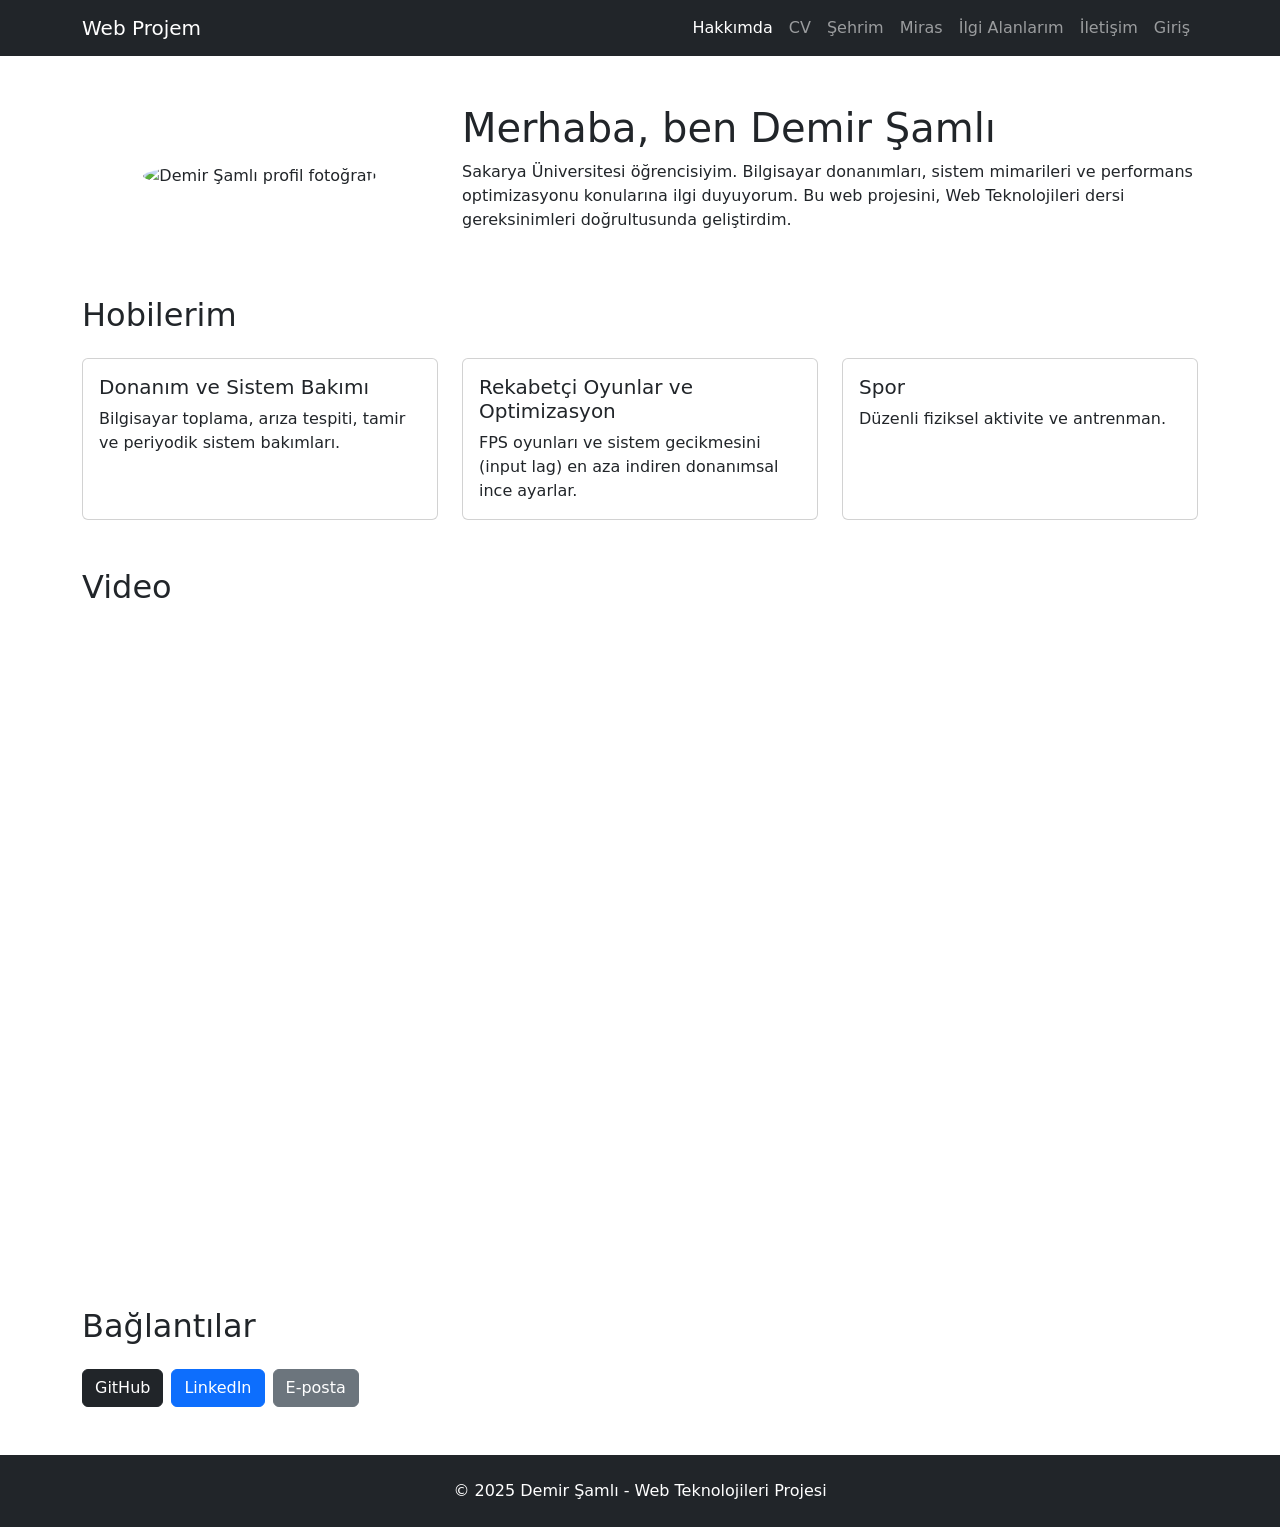
==== index.html @ 61e839ec "Linkler ekledim" ====
<!DOCTYPE html>
<html lang="tr">
<head>
    <meta charset="UTF-8">
    <meta name="viewport" content="width=device-width, initial-scale=1.0">
    <title>Hakkımda | Web Projem</title>
    <!-- Bootstrap CSS -->
    <link href="https://cdn.jsdelivr.net/npm/bootstrap@5.3.3/dist/css/bootstrap.min.css" rel="stylesheet">
    <!-- Kendi CSS dosyam -->
    <link rel="stylesheet" href="css/style.css">
</head>
<body>

    <nav class="navbar navbar-expand-lg navbar-dark bg-dark">
        <div class="container">
            <a class="navbar-brand" href="index.html">Web Projem</a>
            <button class="navbar-toggler" type="button" data-bs-toggle="collapse" data-bs-target="#navbarNav" aria-controls="navbarNav" aria-expanded="false" aria-label="Menüyü aç/kapat">
                <span class="navbar-toggler-icon"></span>
            </button>
            <div class="collapse navbar-collapse" id="navbarNav">
                <ul class="navbar-nav ms-auto">
                    <li class="nav-item">
                        <a class="nav-link active" aria-current="page" href="index.html">Hakkımda</a>
                    </li>
                    <li class="nav-item">
                        <a class="nav-link" href="cv.html">CV</a>
                    </li>
                    <li class="nav-item">
                        <a class="nav-link" href="sehir.html">Şehrim</a>
                    </li>
                    <li class="nav-item">
                        <a class="nav-link" href="miras.html">Miras</a>
                    </li>
                    <li class="nav-item">
                        <a class="nav-link" href="ilgi.html">İlgi Alanlarım</a>
                    </li>
                    <li class="nav-item">
                        <a class="nav-link" href="iletisim.html">İletişim</a>
                    </li>
                    <li class="nav-item">
                        <a class="nav-link" href="login.html">Giriş</a>
                    </li>
                </ul>
            </div>
        </div>
    </nav>

    <section class="container mt-5">
        <div class="row align-items-center">
            <div class="col-md-4 text-center">
                <img src="https://placehold.co/300x300/212529/ffffff?text=DS" alt="Demir Şamlı profil fotoğrafı" class="rounded-circle img-fluid">
            </div>
            <div class="col-md-8">
                <h1>Merhaba, ben Demir Şamlı</h1>
                <p>Sakarya Üniversitesi öğrencisiyim. Bilgisayar donanımları, sistem mimarileri ve performans optimizasyonu konularına ilgi duyuyorum. Bu web projesini, Web Teknolojileri dersi gereksinimleri doğrultusunda geliştirdim.</p>
            </div>
        </div>
    </section>

    <section class="container mt-5">
        <h2 class="mb-4">Hobilerim</h2>
        <div class="row g-4">
            <div class="col-md-4">
                <div class="card h-100">
                    <div class="card-body">
                        <h5 class="card-title">Donanım ve Sistem Bakımı</h5>
                        <p class="card-text">Bilgisayar toplama, arıza tespiti, tamir ve periyodik sistem bakımları.</p>
                    </div>
                </div>
            </div>
            <div class="col-md-4">
                <div class="card h-100">
                    <div class="card-body">
                        <h5 class="card-title">Rekabetçi Oyunlar ve Optimizasyon</h5>
                        <p class="card-text">FPS oyunları ve sistem gecikmesini (input lag) en aza indiren donanımsal ince ayarlar.</p>
                    </div>
                </div>
            </div>
            <div class="col-md-4">
                <div class="card h-100">
                    <div class="card-body">
                        <h5 class="card-title">Spor</h5>
                        <p class="card-text">Düzenli fiziksel aktivite ve antrenman.</p>
                    </div>
                </div>
            </div>
        </div>
    </section>

    <section class="container mt-5">
        <h2 class="mb-4">Video</h2>
        <div class="ratio ratio-16x9">
            <iframe src="https://www.youtube.com/embed/m7b_nqXqOHA" title="Fractal Design North Momentum Edition Blackout PC Build" allowfullscreen></iframe>
        </div>
    </section>

    <section class="container mt-5">
        <h2 class="mb-4">Bağlantılar</h2>
        <div class="d-flex flex-wrap gap-2">
            <a href="https://github.com/demirrsamli" target="_blank" rel="noopener" class="btn btn-dark">GitHub</a>
            <a href="#" target="_blank" rel="noopener" class="btn btn-primary">LinkedIn</a>
            <a href="mailto:b251210380@sakarya.edu.tr" target="_blank" rel="noopener" class="btn btn-secondary">E-posta</a>
        </div>
    </section>

    <footer class="bg-dark text-white text-center py-4 mt-5">
        <div class="container">
            <p class="mb-0">&copy; 2025 Demir Şamlı - Web Teknolojileri Projesi</p>
        </div>
    </footer>

    <!-- Bootstrap JS -->
    <script src="https://cdn.jsdelivr.net/npm/bootstrap@5.3.3/dist/js/bootstrap.bundle.min.js"></script>
</body>
</html>
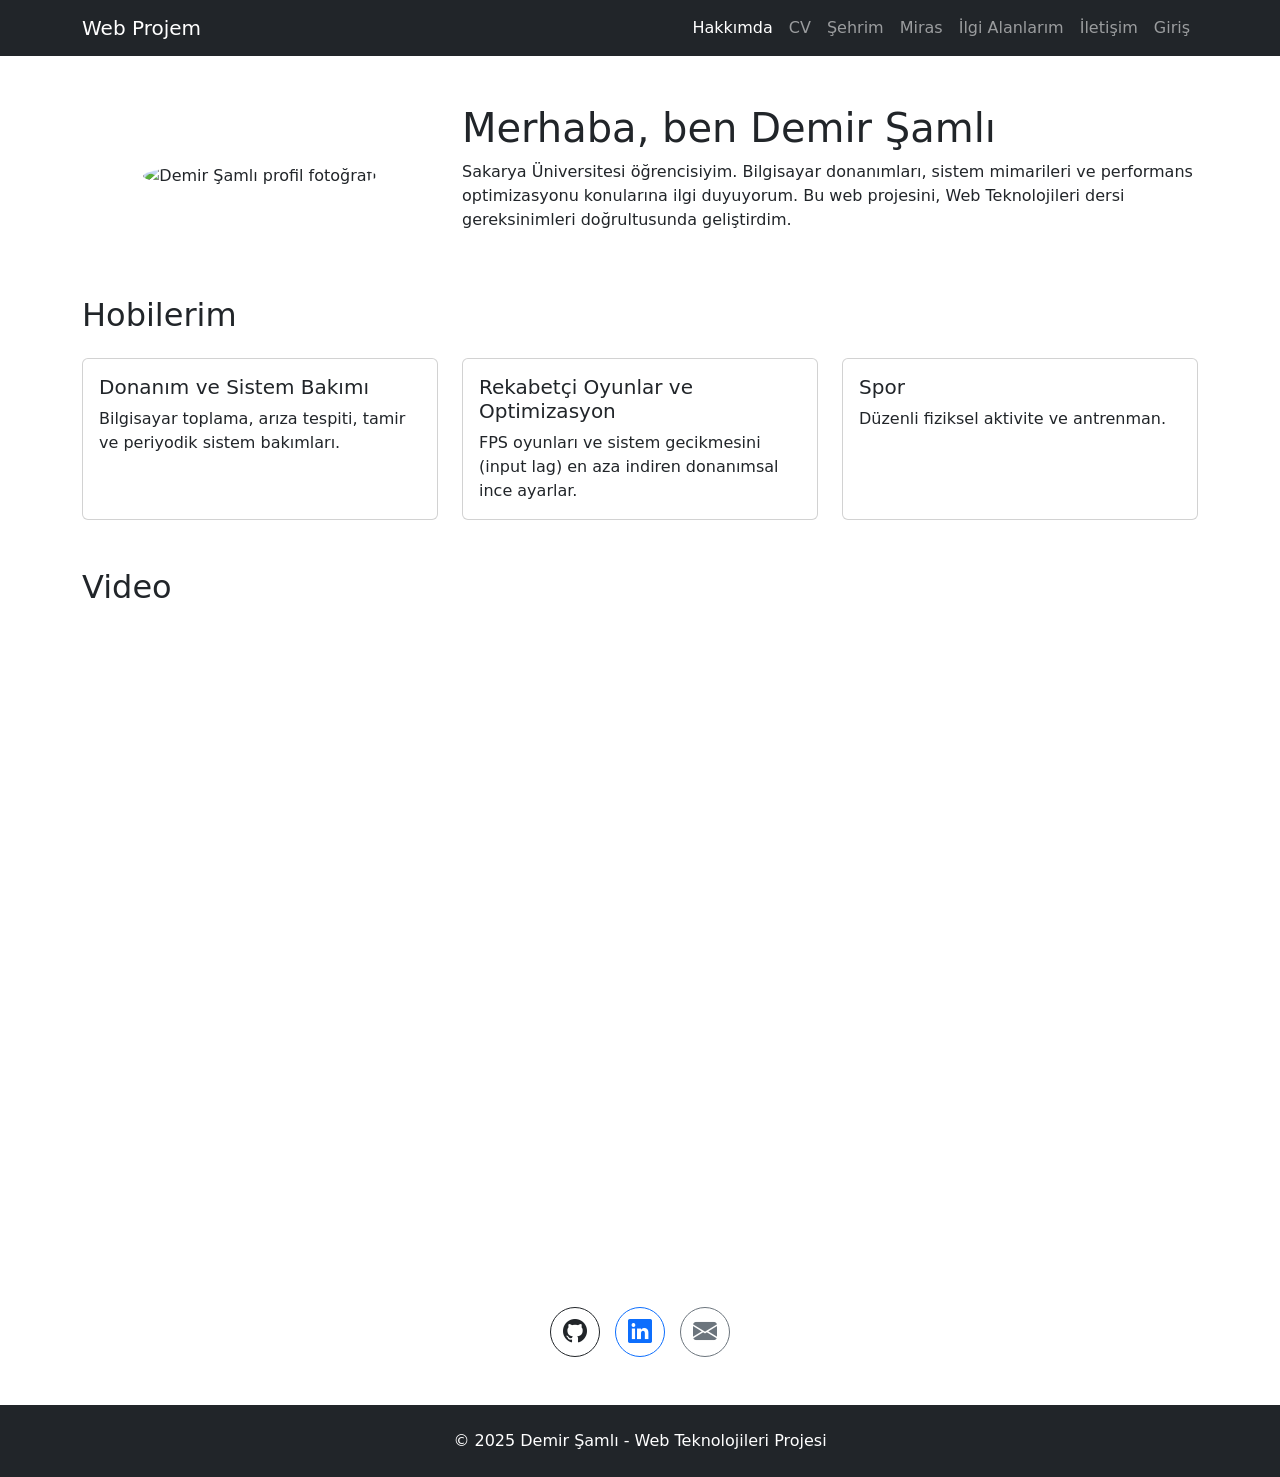
==== commit bfea13a7: "Linkler kismina logo ekledim" ====
--- a/index.html
+++ b/index.html
@@ -6,6 +6,8 @@
     <title>Hakkımda | Web Projem</title>
     <!-- Bootstrap CSS -->
     <link href="https://cdn.jsdelivr.net/npm/bootstrap@5.3.3/dist/css/bootstrap.min.css" rel="stylesheet">
+    <!-- Bootstrap Icons -->
+    <link rel="stylesheet" href="https://cdn.jsdelivr.net/npm/bootstrap-icons@1.11.3/font/bootstrap-icons.min.css">
     <!-- Kendi CSS dosyam -->
     <link rel="stylesheet" href="css/style.css">
 </head>
@@ -95,11 +97,16 @@
     </section>
 
     <section class="container mt-5">
-        <h2 class="mb-4">Bağlantılar</h2>
-        <div class="d-flex flex-wrap gap-2">
-            <a href="https://github.com/demirrsamli" target="_blank" rel="noopener" class="btn btn-dark">GitHub</a>
-            <a href="#" target="_blank" rel="noopener" class="btn btn-primary">LinkedIn</a>
-            <a href="mailto:b251210380@sakarya.edu.tr" target="_blank" rel="noopener" class="btn btn-secondary">E-posta</a>
+        <div class="d-flex justify-content-center" style="gap: 15px;">
+            <a href="https://github.com/demirrsamli" target="_blank" rel="noopener" class="btn btn-outline-dark rounded-circle d-flex align-items-center justify-content-center" style="width: 50px; height: 50px; font-size: 24px;" aria-label="GitHub">
+                <i class="bi bi-github"></i>
+            </a>
+            <a href="#" target="_blank" rel="noopener" class="btn btn-outline-primary rounded-circle d-flex align-items-center justify-content-center" style="width: 50px; height: 50px; font-size: 24px;" aria-label="LinkedIn">
+                <i class="bi bi-linkedin"></i>
+            </a>
+            <a href="mailto:b251210380@sakarya.edu.tr" target="_blank" rel="noopener" class="btn btn-outline-secondary rounded-circle d-flex align-items-center justify-content-center" style="width: 50px; height: 50px; font-size: 24px;" aria-label="E-posta">
+                <i class="bi bi-envelope-fill"></i>
+            </a>
         </div>
     </section>
 
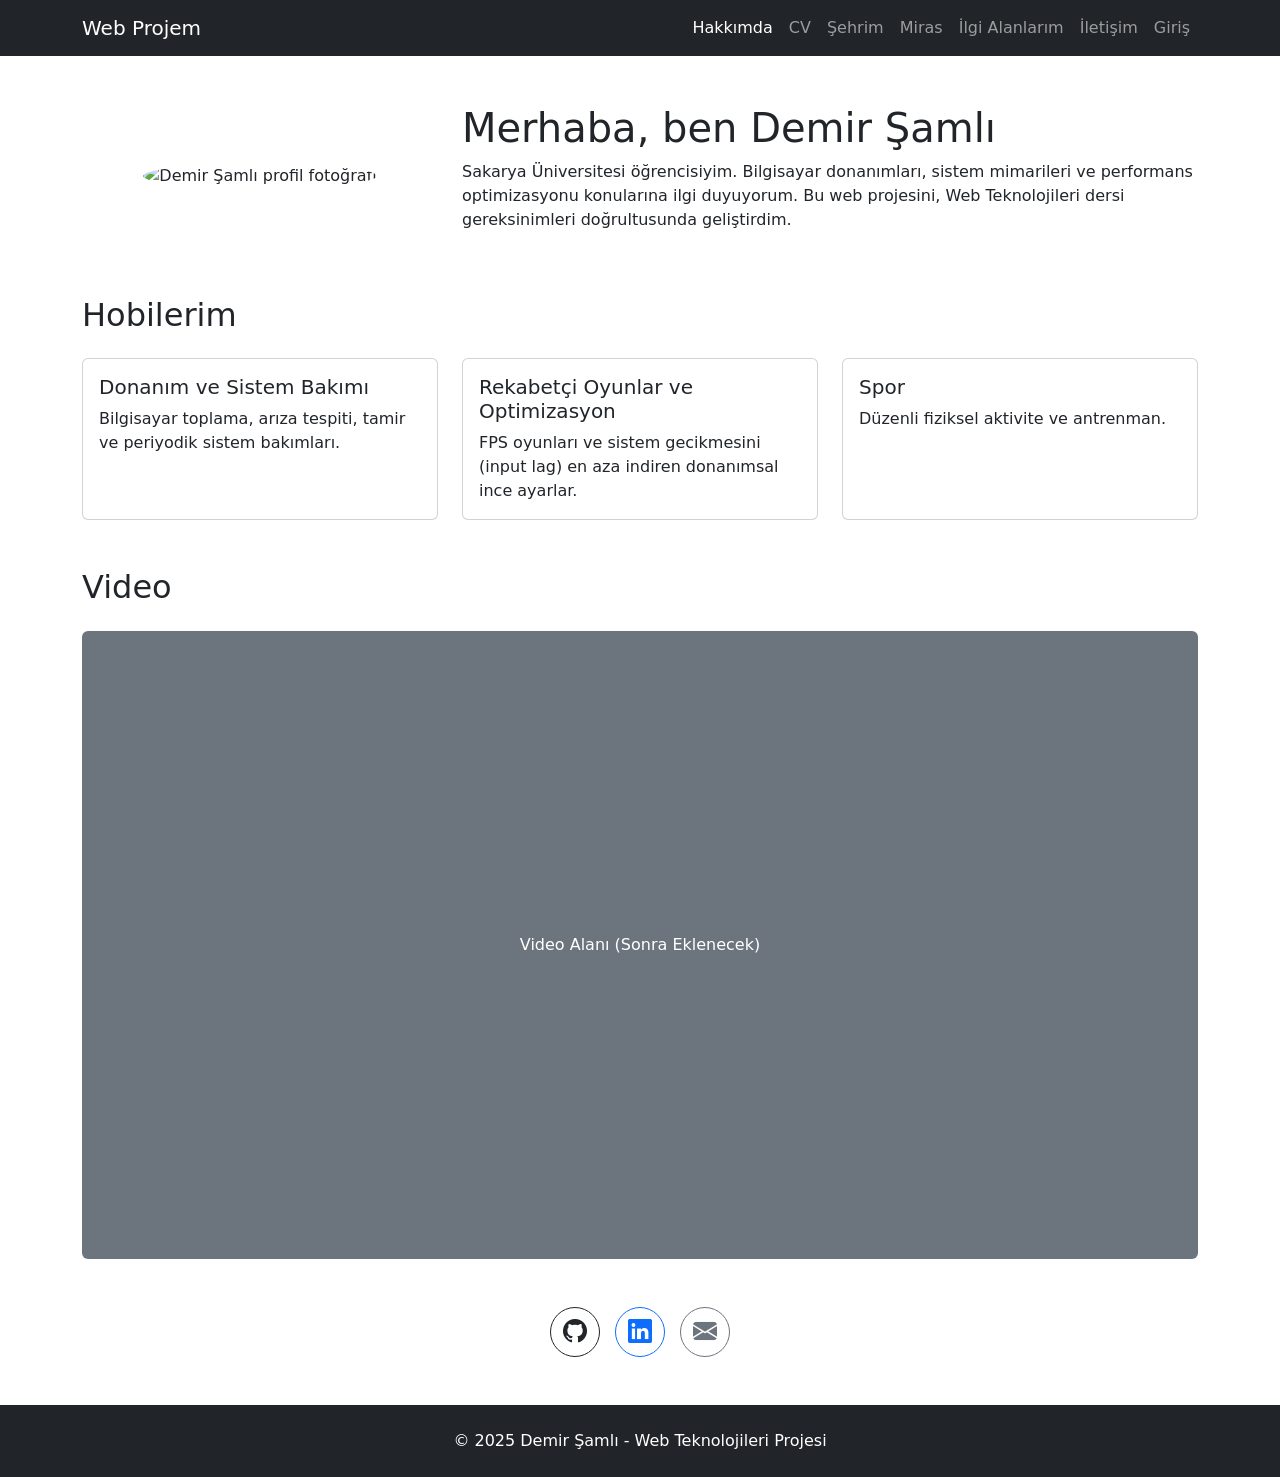
==== commit 5aa84280: "Hakkimda sayfasindaki videoyu kaldirdim." ====
--- a/index.html
+++ b/index.html
@@ -92,7 +92,9 @@
     <section class="container mt-5">
         <h2 class="mb-4">Video</h2>
         <div class="ratio ratio-16x9">
-            <iframe src="https://www.youtube.com/embed/m7b_nqXqOHA" title="Fractal Design North Momentum Edition Blackout PC Build" allowfullscreen></iframe>
+            <div class="bg-secondary rounded d-flex align-items-center justify-content-center">
+                <span class="text-white">Video Alanı (Sonra Eklenecek)</span>
+            </div>
         </div>
     </section>
 
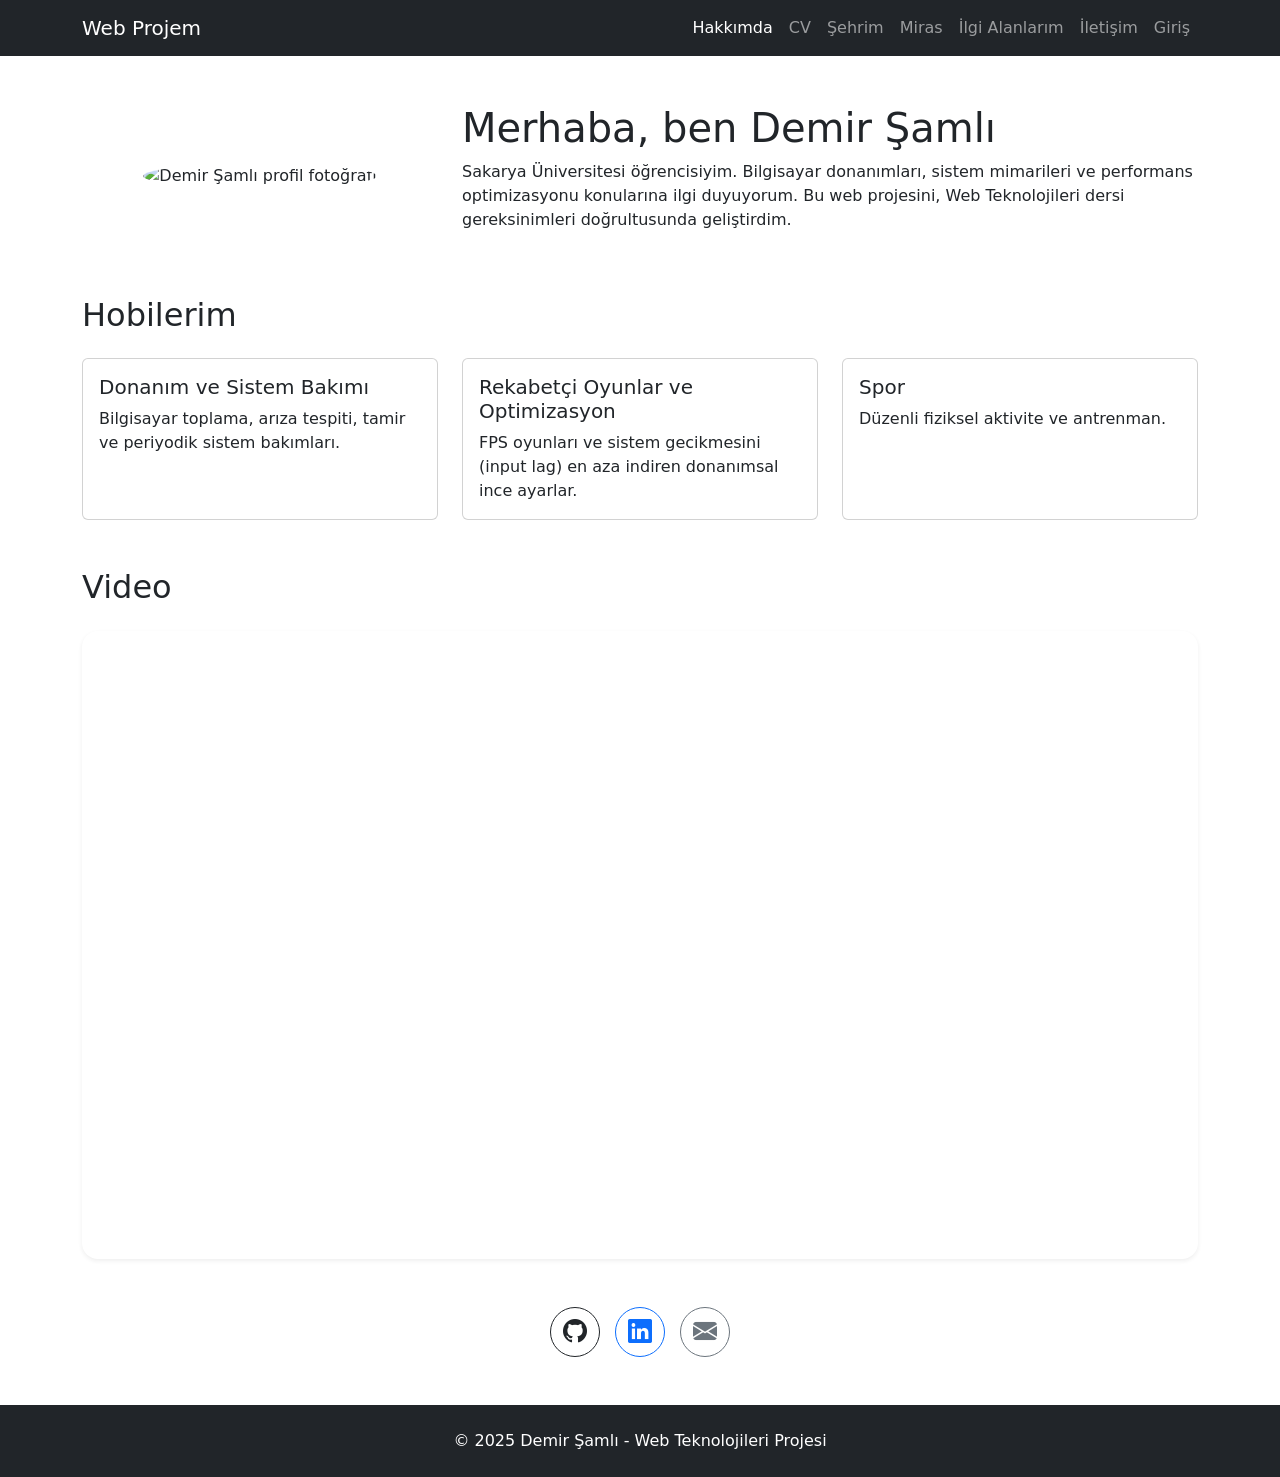
==== commit 2462f9be: "Hakkimda sayfasina video ekledim (Daha sonra degistirilebilir.)" ====
--- a/index.html
+++ b/index.html
@@ -92,9 +92,7 @@
     <section class="container mt-5">
         <h2 class="mb-4">Video</h2>
         <div class="ratio ratio-16x9">
-            <div class="bg-secondary rounded d-flex align-items-center justify-content-center">
-                <span class="text-white">Video Alanı (Sonra Eklenecek)</span>
-            </div>
+            <video src="img/broll-pc.mp4" autoplay loop muted playsinline class="img-fluid rounded-4 shadow-sm w-100" style="opacity: 0.85;"></video>
         </div>
     </section>
 
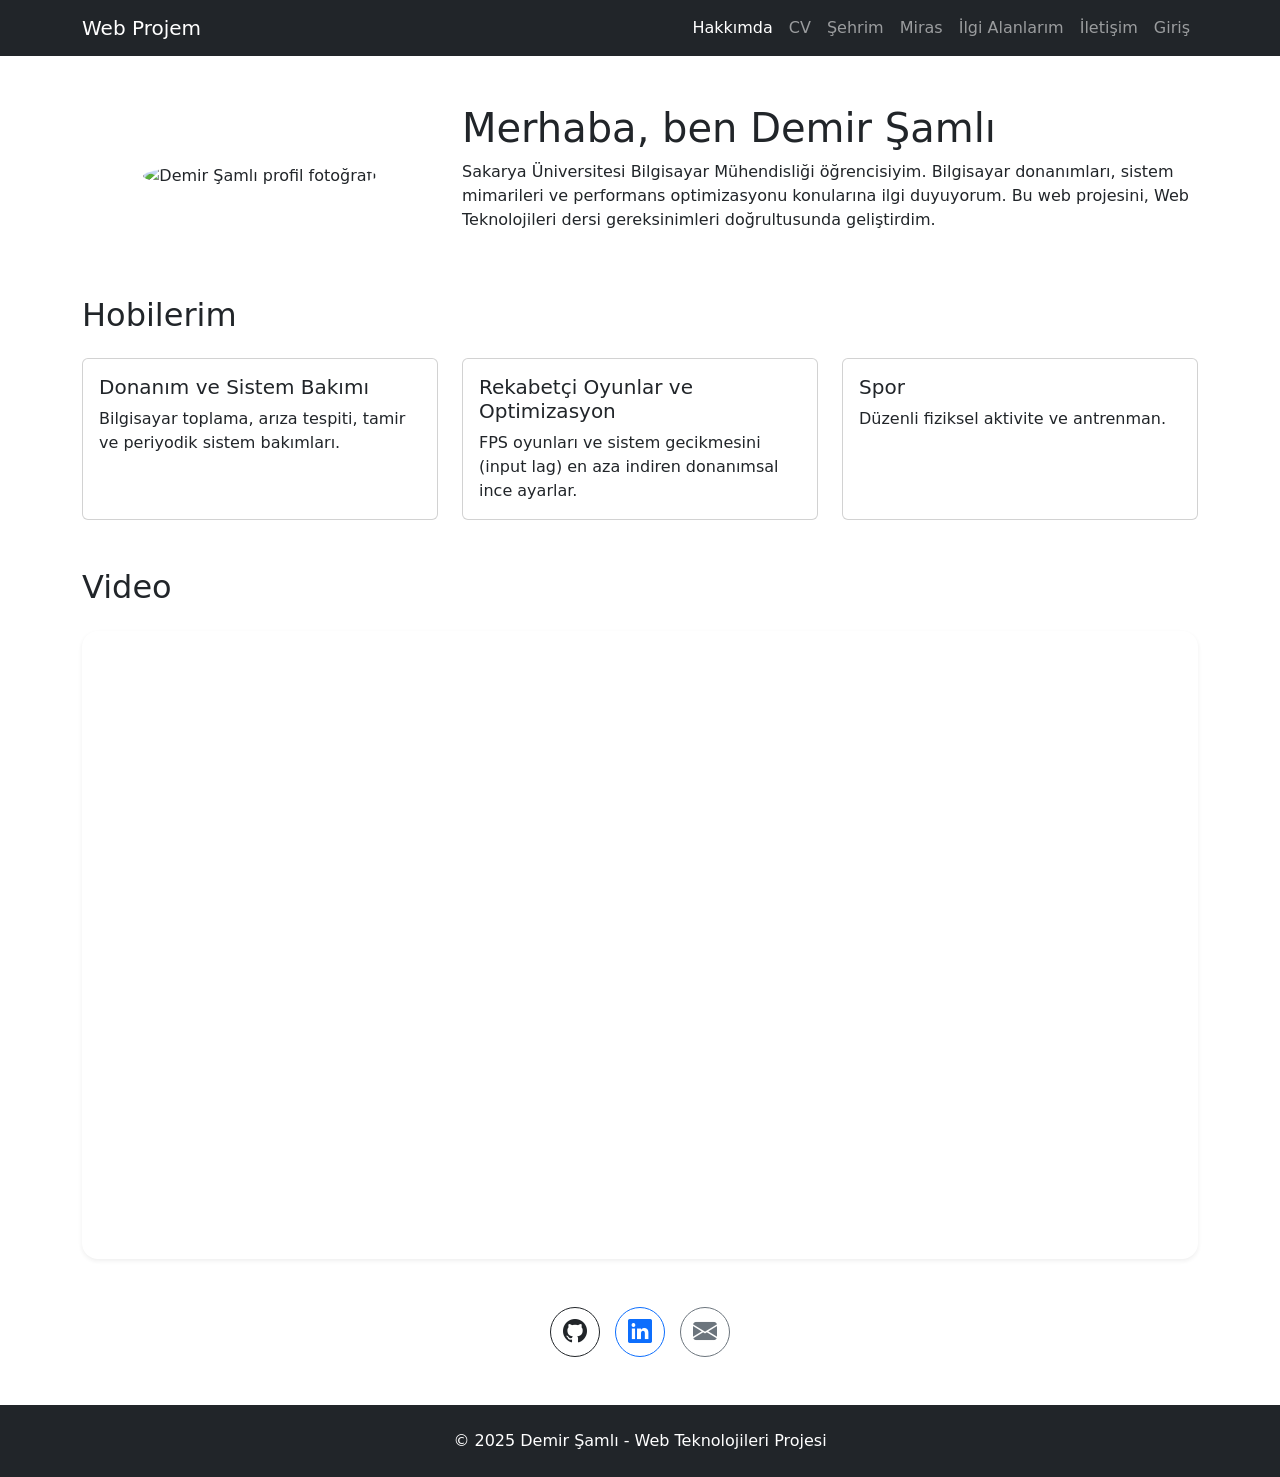
==== commit 62c9375a: "Hakkimda sayfasinda ufak değişiklikler yaptim." ====
--- a/index.html
+++ b/index.html
@@ -54,7 +54,7 @@
             </div>
             <div class="col-md-8">
                 <h1>Merhaba, ben Demir Şamlı</h1>
-                <p>Sakarya Üniversitesi öğrencisiyim. Bilgisayar donanımları, sistem mimarileri ve performans optimizasyonu konularına ilgi duyuyorum. Bu web projesini, Web Teknolojileri dersi gereksinimleri doğrultusunda geliştirdim.</p>
+                <p>Sakarya Üniversitesi Bilgisayar Mühendisliği öğrencisiyim. Bilgisayar donanımları, sistem mimarileri ve performans optimizasyonu konularına ilgi duyuyorum. Bu web projesini, Web Teknolojileri dersi gereksinimleri doğrultusunda geliştirdim.</p>
             </div>
         </div>
     </section>
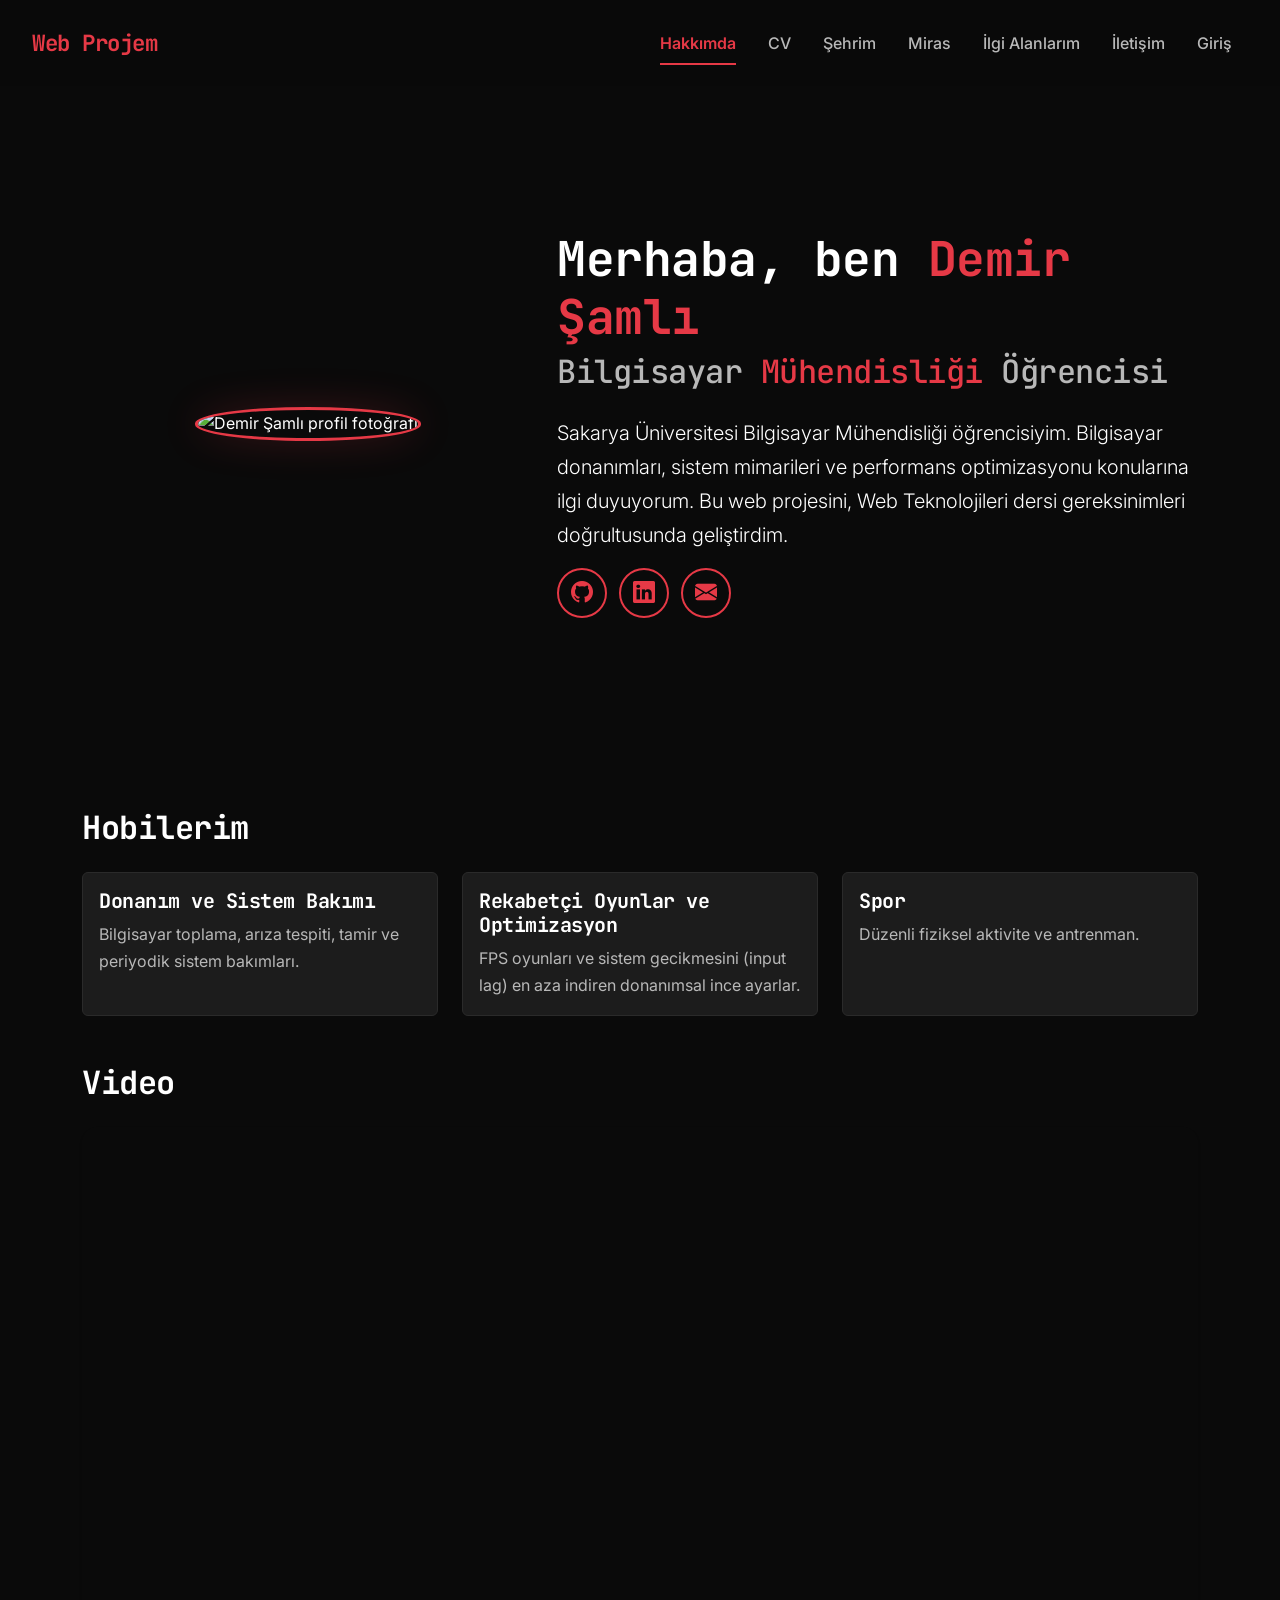
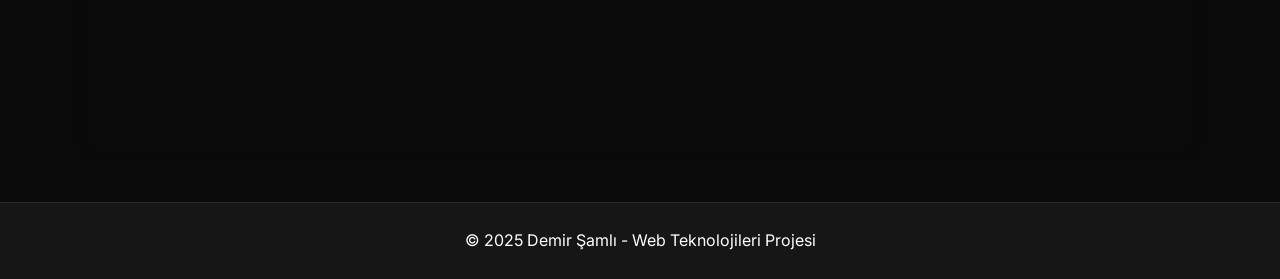
==== commit 8a78ef5d: "Responsive tasarim ve stil duzenlemesi tamamlandi" ====
--- a/index.html
+++ b/index.html
@@ -4,6 +4,10 @@
     <meta charset="UTF-8">
     <meta name="viewport" content="width=device-width, initial-scale=1.0">
     <title>Hakkımda | Web Projem</title>
+    <!-- Google Fonts -->
+    <link rel="preconnect" href="https://fonts.googleapis.com">
+    <link rel="preconnect" href="https://fonts.gstatic.com" crossorigin>
+    <link href="https://fonts.googleapis.com/css2?family=Inter:wght@400;500;600;700&family=JetBrains+Mono:wght@500;700&display=swap" rel="stylesheet">
     <!-- Bootstrap CSS -->
     <link href="https://cdn.jsdelivr.net/npm/bootstrap@5.3.3/dist/css/bootstrap.min.css" rel="stylesheet">
     <!-- Bootstrap Icons -->
@@ -13,102 +17,106 @@
 </head>
 <body>
 
-    <nav class="navbar navbar-expand-lg navbar-dark bg-dark">
-        <div class="container">
-            <a class="navbar-brand" href="index.html">Web Projem</a>
-            <button class="navbar-toggler" type="button" data-bs-toggle="collapse" data-bs-target="#navbarNav" aria-controls="navbarNav" aria-expanded="false" aria-label="Menüyü aç/kapat">
-                <span class="navbar-toggler-icon"></span>
-            </button>
-            <div class="collapse navbar-collapse" id="navbarNav">
-                <ul class="navbar-nav ms-auto">
-                    <li class="nav-item">
-                        <a class="nav-link active" aria-current="page" href="index.html">Hakkımda</a>
-                    </li>
-                    <li class="nav-item">
-                        <a class="nav-link" href="cv.html">CV</a>
-                    </li>
-                    <li class="nav-item">
-                        <a class="nav-link" href="sehir.html">Şehrim</a>
-                    </li>
-                    <li class="nav-item">
-                        <a class="nav-link" href="miras.html">Miras</a>
-                    </li>
-                    <li class="nav-item">
-                        <a class="nav-link" href="ilgi.html">İlgi Alanlarım</a>
-                    </li>
-                    <li class="nav-item">
-                        <a class="nav-link" href="iletisim.html">İletişim</a>
-                    </li>
-                    <li class="nav-item">
-                        <a class="nav-link" href="login.html">Giriş</a>
-                    </li>
-                </ul>
+    <header>
+        <nav class="navbar navbar-expand-lg navbar-dark bg-dark">
+            <div class="container-fluid px-5">
+                <a class="navbar-brand" href="index.html">Web Projem</a>
+                <button class="navbar-toggler" type="button" data-bs-toggle="collapse" data-bs-target="#navbarNav" aria-controls="navbarNav" aria-expanded="false" aria-label="Menüyü aç/kapat">
+                    <span class="navbar-toggler-icon"></span>
+                </button>
+                <div class="collapse navbar-collapse" id="navbarNav">
+                    <ul class="navbar-nav ms-auto">
+                        <li class="nav-item">
+                            <a class="nav-link active" aria-current="page" href="index.html">Hakkımda</a>
+                        </li>
+                        <li class="nav-item">
+                            <a class="nav-link" href="cv.html">CV</a>
+                        </li>
+                        <li class="nav-item">
+                            <a class="nav-link" href="sehir.html">Şehrim</a>
+                        </li>
+                        <li class="nav-item">
+                            <a class="nav-link" href="miras.html">Miras</a>
+                        </li>
+                        <li class="nav-item">
+                            <a class="nav-link" href="ilgi.html">İlgi Alanlarım</a>
+                        </li>
+                        <li class="nav-item">
+                            <a class="nav-link" href="iletisim.html">İletişim</a>
+                        </li>
+                        <li class="nav-item">
+                            <a class="nav-link" href="login.html">Giriş</a>
+                        </li>
+                    </ul>
+                </div>
             </div>
-        </div>
-    </nav>
+        </nav>
+    </header>
 
-    <section class="container mt-5">
-        <div class="row align-items-center">
-            <div class="col-md-4 text-center">
-                <img src="https://placehold.co/300x300/212529/ffffff?text=DS" alt="Demir Şamlı profil fotoğrafı" class="rounded-circle img-fluid">
-            </div>
-            <div class="col-md-8">
-                <h1>Merhaba, ben Demir Şamlı</h1>
-                <p>Sakarya Üniversitesi Bilgisayar Mühendisliği öğrencisiyim. Bilgisayar donanımları, sistem mimarileri ve performans optimizasyonu konularına ilgi duyuyorum. Bu web projesini, Web Teknolojileri dersi gereksinimleri doğrultusunda geliştirdim.</p>
-            </div>
-        </div>
-    </section>
+    <main>
 
-    <section class="container mt-5">
-        <h2 class="mb-4">Hobilerim</h2>
-        <div class="row g-4">
-            <div class="col-md-4">
-                <div class="card h-100">
-                    <div class="card-body">
-                        <h5 class="card-title">Donanım ve Sistem Bakımı</h5>
-                        <p class="card-text">Bilgisayar toplama, arıza tespiti, tamir ve periyodik sistem bakımları.</p>
+        <section class="container">
+            <div class="row align-items-center min-vh-75">
+                <div class="col-lg-5 text-center">
+                    <img src="https://placehold.co/400x400/212529/ffffff?text=DS" alt="Demir Şamlı profil fotoğrafı" class="rounded-circle img-fluid hero-img" style="max-width: 400px; max-height: 400px;">
+                </div>
+                <div class="col-lg-7">
+                    <h1 class="display-4">Merhaba, ben <span class="accent">Demir Şamlı</span></h1>
+                    <h2 class="h3">Bilgisayar <span class="accent">Mühendisliği</span> Öğrencisi</h2>
+                    <p class="lead">Sakarya Üniversitesi Bilgisayar Mühendisliği öğrencisiyim. Bilgisayar donanımları, sistem mimarileri ve performans optimizasyonu konularına ilgi duyuyorum. Bu web projesini, Web Teknolojileri dersi gereksinimleri doğrultusunda geliştirdim.</p>
+                    <div class="d-flex" style="gap: 12px;">
+                        <a href="https://github.com/demirrsamli" target="_blank" rel="noopener" class="btn btn-outline-danger rounded-circle d-flex align-items-center justify-content-center" style="width: 50px; height: 50px; font-size: 22px;" aria-label="GitHub">
+                            <i class="bi bi-github"></i>
+                        </a>
+                        <a href="#" target="_blank" rel="noopener" class="btn btn-outline-danger rounded-circle d-flex align-items-center justify-content-center" style="width: 50px; height: 50px; font-size: 22px;" aria-label="LinkedIn">
+                            <i class="bi bi-linkedin"></i>
+                        </a>
+                        <a href="mailto:b251210380@sakarya.edu.tr" target="_blank" rel="noopener" class="btn btn-outline-danger rounded-circle d-flex align-items-center justify-content-center" style="width: 50px; height: 50px; font-size: 22px;" aria-label="E-posta">
+                            <i class="bi bi-envelope-fill"></i>
+                        </a>
                     </div>
                 </div>
             </div>
-            <div class="col-md-4">
-                <div class="card h-100">
-                    <div class="card-body">
-                        <h5 class="card-title">Rekabetçi Oyunlar ve Optimizasyon</h5>
-                        <p class="card-text">FPS oyunları ve sistem gecikmesini (input lag) en aza indiren donanımsal ince ayarlar.</p>
+        </section>
+
+        <section class="container mt-5">
+            <h2 class="mb-4">Hobilerim</h2>
+            <div class="row g-4">
+                <div class="col-md-4">
+                    <div class="card h-100">
+                        <div class="card-body">
+                            <h5 class="card-title">Donanım ve Sistem Bakımı</h5>
+                            <p class="card-text">Bilgisayar toplama, arıza tespiti, tamir ve periyodik sistem bakımları.</p>
+                        </div>
+                    </div>
+                </div>
+                <div class="col-md-4">
+                    <div class="card h-100">
+                        <div class="card-body">
+                            <h5 class="card-title">Rekabetçi Oyunlar ve Optimizasyon</h5>
+                            <p class="card-text">FPS oyunları ve sistem gecikmesini (input lag) en aza indiren donanımsal ince ayarlar.</p>
+                        </div>
+                    </div>
+                </div>
+                <div class="col-md-4">
+                    <div class="card h-100">
+                        <div class="card-body">
+                            <h5 class="card-title">Spor</h5>
+                            <p class="card-text">Düzenli fiziksel aktivite ve antrenman.</p>
+                        </div>
                     </div>
                 </div>
             </div>
-            <div class="col-md-4">
-                <div class="card h-100">
-                    <div class="card-body">
-                        <h5 class="card-title">Spor</h5>
-                        <p class="card-text">Düzenli fiziksel aktivite ve antrenman.</p>
-                    </div>
-                </div>
+        </section>
+
+        <section class="container mt-5">
+            <h2 class="mb-4">Video</h2>
+            <div class="ratio ratio-16x9">
+                <video src="img/broll-pc.mp4" autoplay loop muted playsinline class="img-fluid rounded-4 shadow-sm w-100" style="opacity: 0.85;"></video>
             </div>
-        </div>
-    </section>
+        </section>
 
-    <section class="container mt-5">
-        <h2 class="mb-4">Video</h2>
-        <div class="ratio ratio-16x9">
-            <video src="img/broll-pc.mp4" autoplay loop muted playsinline class="img-fluid rounded-4 shadow-sm w-100" style="opacity: 0.85;"></video>
-        </div>
-    </section>
-
-    <section class="container mt-5">
-        <div class="d-flex justify-content-center" style="gap: 15px;">
-            <a href="https://github.com/demirrsamli" target="_blank" rel="noopener" class="btn btn-outline-dark rounded-circle d-flex align-items-center justify-content-center" style="width: 50px; height: 50px; font-size: 24px;" aria-label="GitHub">
-                <i class="bi bi-github"></i>
-            </a>
-            <a href="#" target="_blank" rel="noopener" class="btn btn-outline-primary rounded-circle d-flex align-items-center justify-content-center" style="width: 50px; height: 50px; font-size: 24px;" aria-label="LinkedIn">
-                <i class="bi bi-linkedin"></i>
-            </a>
-            <a href="mailto:b251210380@sakarya.edu.tr" target="_blank" rel="noopener" class="btn btn-outline-secondary rounded-circle d-flex align-items-center justify-content-center" style="width: 50px; height: 50px; font-size: 24px;" aria-label="E-posta">
-                <i class="bi bi-envelope-fill"></i>
-            </a>
-        </div>
-    </section>
+    </main>
 
     <footer class="bg-dark text-white text-center py-4 mt-5">
         <div class="container">
@@ -119,4 +127,4 @@
     <!-- Bootstrap JS -->
     <script src="https://cdn.jsdelivr.net/npm/bootstrap@5.3.3/dist/js/bootstrap.bundle.min.js"></script>
 </body>
-</html>+</html>
--- a/css/style.css
+++ b/css/style.css
@@ -0,0 +1,438 @@
+/* CSS DEĞİŞKENLERİ */
+:root {
+    --bg-dark: #0a0a0a;
+    --bg-secondary: #161616;
+    --bg-card: #1c1c1c;
+    --bg-hover: #252525;
+    --text-primary: #ffffff;
+    --text-secondary: #b8b8b8;
+    --text-muted: #7a7a7a;
+    --accent-red: #e63946;
+    --accent-red-hover: #c1121f;
+    --border-color: #2a2a2a;
+    --font-heading: 'JetBrains Mono', monospace;
+    --font-body: 'Inter', sans-serif;
+}
+
+/* GENEL */
+body {
+    background-color: var(--bg-dark);
+    color: var(--text-primary);
+    font-family: var(--font-body);
+    line-height: 1.7;
+}
+
+/* BAŞLIKLAR (JetBrains Mono) */
+h1, h2, h3, h4, h5, h6, .navbar-brand, .display-1, .display-2, .display-3, .display-4, .display-5, .display-6 {
+    font-family: var(--font-heading);
+    font-weight: 700;
+    letter-spacing: -0.5px;
+}
+
+/* NAVBAR */
+.navbar {
+    background-color: var(--bg-secondary) !important;
+    border-bottom: 1px solid var(--border-color);
+    padding: 1rem 0;
+}
+.navbar-brand {
+    color: var(--accent-red) !important;
+    font-weight: 700;
+}
+.navbar-nav .nav-link {
+    color: var(--text-secondary) !important;
+    margin: 0 8px;
+    transition: color 0.2s ease;
+}
+.navbar-nav .nav-link:hover {
+    color: var(--accent-red) !important;
+}
+.navbar-nav .nav-link.active {
+    color: var(--accent-red) !important;
+    font-weight: 600;
+}
+
+/* HEADER BÖLÜMLERİ */
+header.bg-dark {
+    background-color: var(--bg-secondary) !important;
+    border-bottom: 1px solid var(--border-color);
+    padding: 4rem 0 !important;
+}
+
+/* CARDLAR */
+.card {
+    background-color: var(--bg-card) !important;
+    border: 1px solid var(--border-color) !important;
+    color: var(--text-primary);
+    transition: transform 0.2s ease, border-color 0.2s ease;
+}
+.card:hover {
+    border-color: var(--accent-red);
+    transform: translateY(-2px);
+}
+.card-title {
+    color: var(--text-primary);
+}
+.card-text, .card-body p {
+    color: var(--text-secondary);
+}
+
+/* BUTONLAR */
+.btn-primary {
+    background-color: var(--accent-red);
+    border-color: var(--accent-red);
+}
+.btn-primary:hover, .btn-primary:focus {
+    background-color: var(--accent-red-hover);
+    border-color: var(--accent-red-hover);
+}
+.btn-outline-dark, .btn-outline-secondary {
+    border-color: var(--border-color);
+    color: var(--text-secondary);
+}
+.btn-outline-dark:hover, .btn-outline-secondary:hover {
+    background-color: var(--accent-red);
+    border-color: var(--accent-red);
+    color: white;
+}
+.btn-success {
+    background-color: var(--accent-red);
+    border-color: var(--accent-red);
+}
+.btn-success:hover {
+    background-color: var(--accent-red-hover);
+    border-color: var(--accent-red-hover);
+}
+
+/* FORM ELEMANLARI */
+.form-control, .form-select {
+    background-color: var(--bg-card);
+    border: 1px solid var(--border-color);
+    color: var(--text-primary);
+}
+.form-control:focus, .form-select:focus {
+    background-color: var(--bg-card);
+    border-color: var(--accent-red);
+    color: var(--text-primary);
+    box-shadow: 0 0 0 0.2rem rgba(230, 57, 70, 0.15);
+}
+.form-control::placeholder {
+    color: var(--text-muted);
+}
+.form-label {
+    color: var(--text-secondary);
+    font-weight: 500;
+}
+.form-check-input:checked {
+    background-color: var(--accent-red);
+    border-color: var(--accent-red);
+}
+
+/* TABLOLAR */
+.table {
+    color: var(--text-primary);
+    border-color: var(--border-color);
+}
+.table-striped > tbody > tr:nth-of-type(odd) > * {
+    background-color: var(--bg-card);
+    color: var(--text-secondary);
+}
+.table-striped > tbody > tr:nth-of-type(even) > * {
+    background-color: var(--bg-secondary);
+    color: var(--text-secondary);
+}
+.table-bordered, .table-bordered td, .table-bordered th {
+    border-color: var(--border-color);
+}
+
+/* BADGELER */
+.badge.bg-dark, .badge.bg-secondary {
+    background-color: var(--bg-card) !important;
+    border: 1px solid var(--border-color);
+}
+
+/* PROGRESS BARS */
+.progress {
+    background-color: var(--bg-card);
+}
+
+/* LİNKLER */
+a {
+    color: var(--accent-red);
+    text-decoration: none;
+    transition: color 0.2s;
+}
+a:hover {
+    color: var(--accent-red-hover);
+}
+
+/* CAROUSEL */
+.carousel-item img {
+    border-radius: 8px;
+}
+.carousel-caption {
+    background-color: rgba(0, 0, 0, 0.6);
+    border-radius: 8px;
+    padding: 8px 16px;
+}
+
+/* FOOTER */
+footer {
+    background-color: var(--bg-secondary) !important;
+    border-top: 1px solid var(--border-color);
+    color: var(--text-muted);
+}
+
+/* ALERTLER */
+.alert-info {
+    background-color: rgba(230, 57, 70, 0.1);
+    border-color: var(--accent-red);
+    color: var(--text-secondary);
+}
+.alert-success {
+    background-color: rgba(40, 167, 69, 0.1);
+    border-color: #28a745;
+    color: #b8e5c1;
+}
+.alert-danger {
+    background-color: rgba(220, 53, 69, 0.1);
+    border-color: #dc3545;
+    color: #f5b8be;
+}
+
+/* CV SAYFASI ÖZEL */
+.bg-white, [class*="bg-white"] {
+    background-color: var(--bg-dark) !important;
+    color: var(--text-primary) !important;
+}
+.text-muted, .text-white-50 {
+    color: var(--text-muted) !important;
+}
+.text-secondary {
+    color: var(--text-secondary) !important;
+}
+
+/* LIST GROUP */
+.list-group-item {
+    background-color: var(--bg-card);
+    border-color: var(--border-color);
+    color: var(--text-secondary);
+}
+
+/* ARTICLE'LAR */
+article {
+    padding: 1rem 0;
+}
+
+/* RESIM HOVER */
+img.rounded, img.rounded-3, img.rounded-4 {
+    transition: transform 0.3s ease;
+}
+
+/* RESPONSIVE */
+@media (max-width: 768px) {
+    h1 { font-size: 1.8rem !important; }
+    h2 { font-size: 1.5rem !important; }
+    .display-5 { font-size: 2rem !important; }
+    header.bg-dark { padding: 2.5rem 0 !important; }
+    .navbar-brand { font-size: 1.2rem; }
+    .card-img-top { height: 180px !important; }
+    .container, .container-fluid { padding: 0 1rem !important; }
+}
+
+/* KAYDIRMA ÇUBUĞU */
+::-webkit-scrollbar {
+    width: 10px;
+    height: 10px;
+}
+::-webkit-scrollbar-track {
+    background: var(--bg-dark);
+}
+::-webkit-scrollbar-thumb {
+    background: var(--bg-card);
+    border-radius: 5px;
+}
+::-webkit-scrollbar-thumb:hover {
+    background: var(--accent-red);
+}
+
+/* SEÇIM RENGI */
+::selection {
+    background-color: var(--accent-red);
+    color: white;
+}
+
+/* HAKKIMDA SAYFASI - LINKLER VE ALT BOLUMLER */
+section.bg-light, .bg-light {
+    background-color: var(--bg-secondary) !important;
+    color: var(--text-secondary);
+}
+
+/* CV SAYFASI - SOL PANEL */
+.col-md-3.bg-dark, .col-lg-4.bg-dark {
+    background-color: var(--bg-secondary) !important;
+}
+
+/* Tum bg-dark kullanimlarini ana koyu temayla esitle */
+.bg-dark, [class*="bg-dark"] {
+    background-color: var(--bg-secondary) !important;
+}
+
+/* CV sag panel beyaz arka plan duzeltme */
+.col-md-9, .col-lg-8 {
+    background-color: var(--bg-dark) !important;
+}
+
+/* CV'deki kucuk istatistik kartlar */
+.bg-light.border, [class*="bg-light"] {
+    background-color: var(--bg-card) !important;
+    border-color: var(--border-color) !important;
+}
+
+/* Form ust uyari kutusu */
+.alert.bg-light {
+    background-color: var(--bg-card) !important;
+    color: var(--text-secondary) !important;
+}
+
+/* Bootstrap Icons varsayilan rengi */
+.bi {
+    color: inherit;
+}
+
+/* Header bolumleri tam uyumlu olsun */
+header[class*="bg-"] {
+    background-color: var(--bg-secondary) !important;
+}
+
+/* ACCENT SPAN - VURGULU KIRMIZI METİN */
+.accent {
+    color: var(--accent-red);
+}
+
+/* HERO BÖLÜMÜ */
+.min-vh-75 {
+    min-height: 75vh;
+}
+
+/* HERO H1 - DAHA İRİ */
+header + main .container > .row.align-items-center h1 {
+    font-size: 3rem;
+    line-height: 1.2;
+    margin-bottom: 0.5rem;
+}
+header + main .container > .row.align-items-center h2 {
+    font-size: 2rem;
+    color: var(--text-secondary);
+    margin-bottom: 1.5rem;
+    font-weight: 500;
+}
+
+/* HERO PROFIL RESMİ */
+.hero-img {
+    border: 3px solid var(--accent-red);
+    box-shadow: 0 0 40px rgba(230, 57, 70, 0.2);
+}
+
+/* SOSYAL MEDYA İKONLARI - KIRMIZI OUTLINE */
+.btn-outline-danger {
+    border: 2px solid var(--accent-red) !important;
+    color: var(--accent-red) !important;
+    background-color: transparent;
+    transition: all 0.3s ease;
+}
+.btn-outline-danger:hover {
+    background-color: var(--accent-red) !important;
+    color: white !important;
+    transform: translateY(-3px);
+}
+
+/* NAVBAR YENİLEMESİ - DAHA HAFIF */
+.navbar {
+    background-color: rgba(10, 10, 10, 0.95) !important;
+    backdrop-filter: blur(10px);
+    border-bottom: none !important;
+    padding: 1.2rem 0 !important;
+}
+.navbar-brand {
+    font-size: 1.4rem;
+    font-weight: 700;
+}
+.navbar-nav .nav-link {
+    position: relative;
+    padding: 0.5rem 0 !important;
+    margin: 0 1rem !important;
+    color: var(--text-secondary) !important;
+    font-weight: 500;
+    font-size: 1rem;
+}
+.navbar-nav .nav-link::after {
+    content: '';
+    position: absolute;
+    bottom: 0;
+    left: 0;
+    width: 0;
+    height: 2px;
+    background-color: var(--accent-red);
+    transition: width 0.3s ease;
+}
+.navbar-nav .nav-link:hover::after,
+.navbar-nav .nav-link.active::after {
+    width: 100%;
+}
+.navbar-nav .nav-link.active {
+    color: var(--accent-red) !important;
+}
+
+/* SCROLL EFEKTİ - NAVBAR */
+.navbar {
+    position: sticky;
+    top: 0;
+    z-index: 1000;
+}
+
+/* HERO RESPONSIVE */
+@media (max-width: 768px) {
+    header + main h1 { font-size: 2rem !important; }
+    header + main h2 { font-size: 1.5rem !important; }
+}
+
+/* BUTUNLUK ICIN SECTION BASLIKLARINA HAFIF VURGU */
+section h2.border-bottom,
+section h3.border-bottom {
+    position: relative;
+    padding-left: 1rem;
+}
+section h2.border-bottom::before,
+section h3.border-bottom::before {
+    content: '';
+    position: absolute;
+    left: 0;
+    top: 0.3rem;
+    bottom: 0.3rem;
+    width: 4px;
+    background-color: var(--accent-red);
+    border-radius: 2px;
+}
+
+/* CARD HOVER'LARDA KIRMIZI VURGU SADECE BIRAZ */
+.card:hover {
+    border-color: var(--accent-red) !important;
+    box-shadow: 0 4px 20px rgba(230, 57, 70, 0.1);
+}
+
+/* NAVBAR HER SAYFADA HIZALI VE TUTARLI */
+.navbar > .container-fluid {
+    max-width: 1400px;
+    margin: 0 auto;
+    padding-left: 2rem !important;
+    padding-right: 2rem !important;
+}
+
+/* Mobile için */
+@media (max-width: 768px) {
+    .navbar > .container-fluid {
+        padding-left: 1rem !important;
+        padding-right: 1rem !important;
+    }
+}
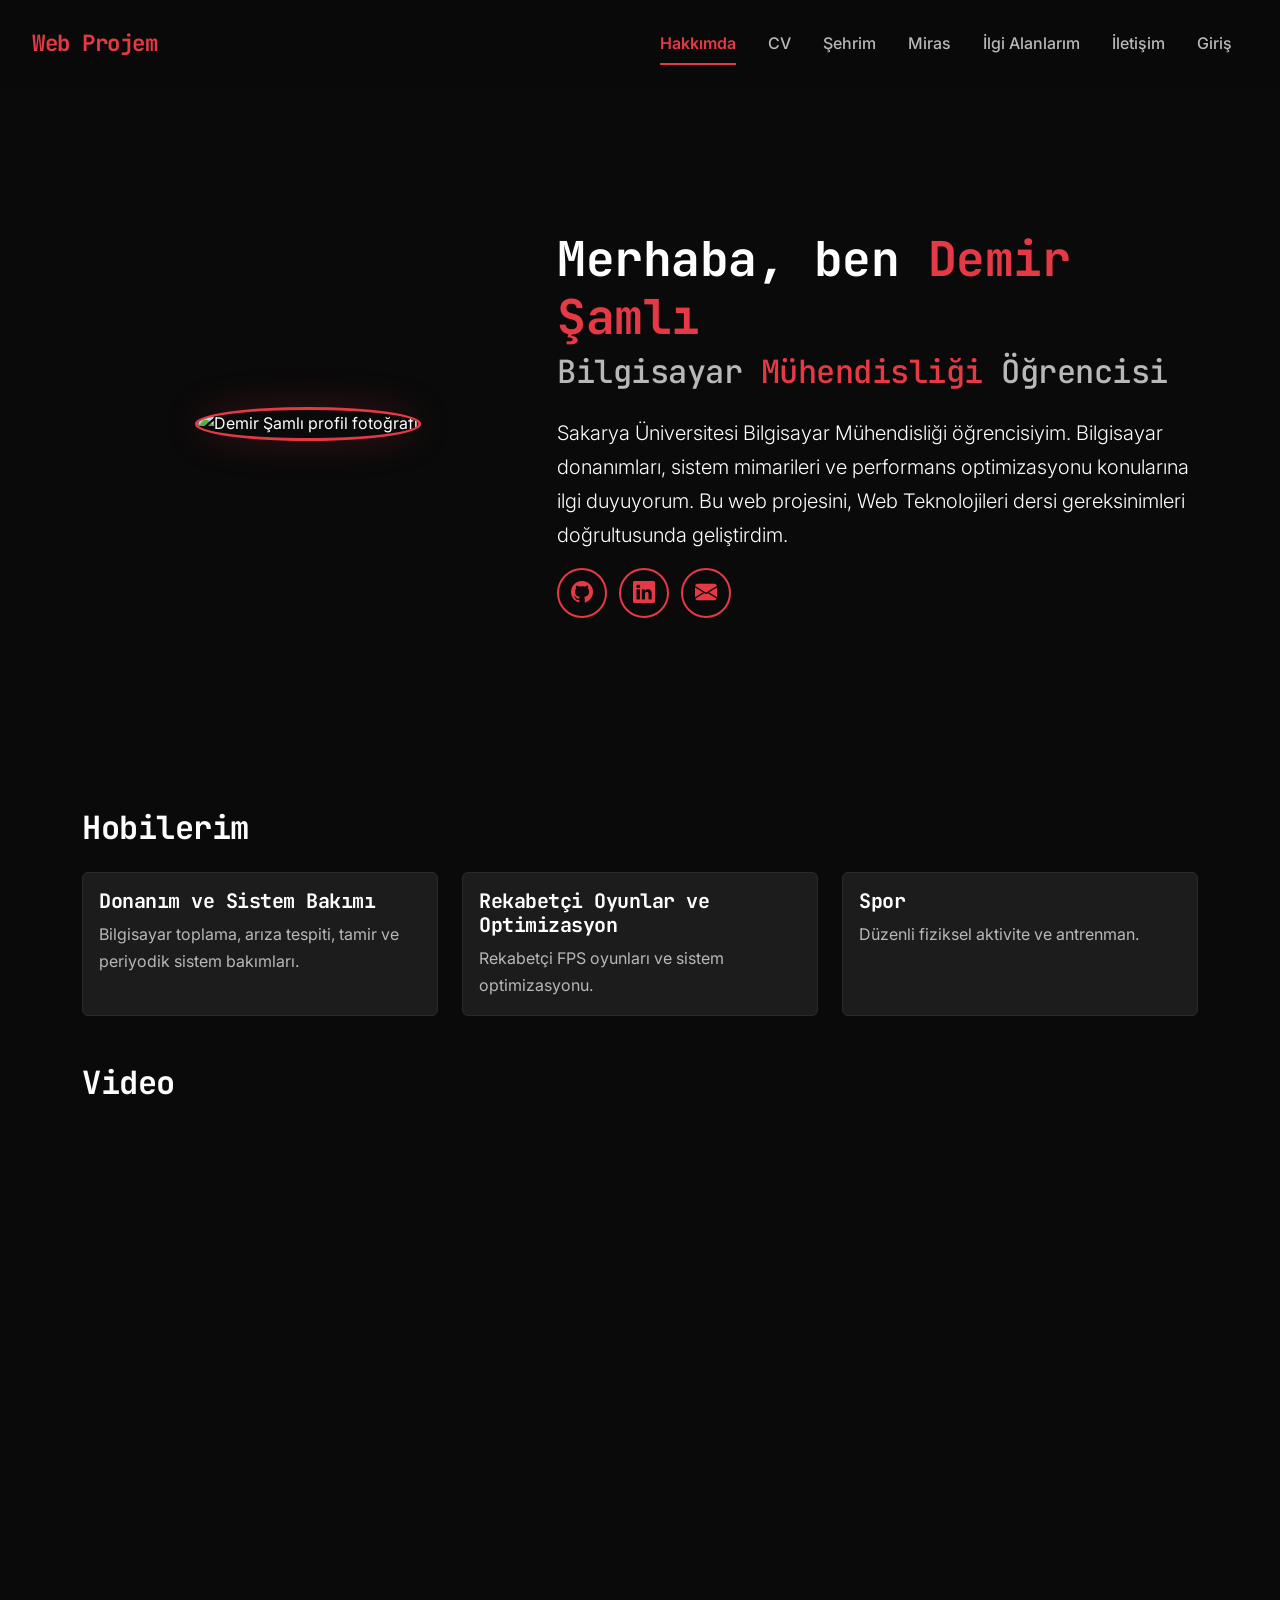
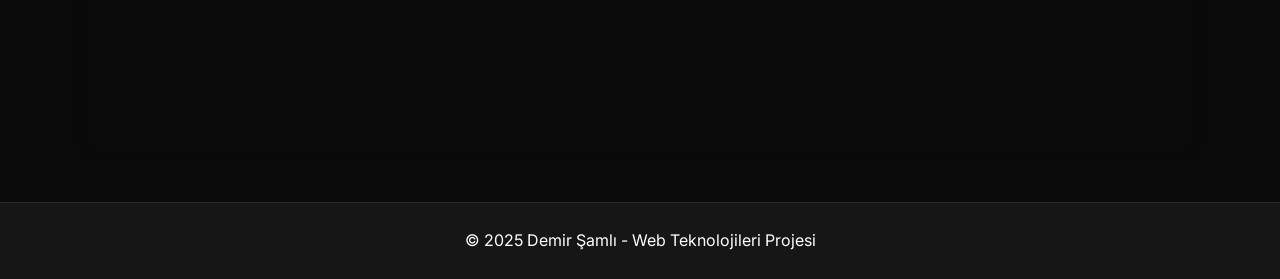
==== commit 47e0f943: "Hakkimda sayfasinda duzenleme yapildi" ====
--- a/index.html
+++ b/index.html
@@ -94,7 +94,7 @@
                     <div class="card h-100">
                         <div class="card-body">
                             <h5 class="card-title">Rekabetçi Oyunlar ve Optimizasyon</h5>
-                            <p class="card-text">FPS oyunları ve sistem gecikmesini (input lag) en aza indiren donanımsal ince ayarlar.</p>
+                            <p class="card-text">Rekabetçi FPS oyunları ve sistem optimizasyonu.</p>
                         </div>
                     </div>
                 </div>
@@ -112,7 +112,9 @@
         <section class="container mt-5">
             <h2 class="mb-4">Video</h2>
             <div class="ratio ratio-16x9">
-                <video src="img/broll-pc.mp4" autoplay loop muted playsinline class="img-fluid rounded-4 shadow-sm w-100" style="opacity: 0.85;"></video>
+                <video autoplay loop muted playsinline class="img-fluid rounded-4 shadow-sm w-100" style="opacity: 0.85;">
+                    <source src="https://github.com/demirrsamli/web-projesi/raw/refs/heads/main/img/broll-pc.mp4" type="video/mp4">
+                </video>
             </div>
         </section>
 
--- a/css/style.css
+++ b/css/style.css
@@ -436,3 +436,27 @@
         padding-right: 1rem !important;
     }
 }
+
+/* GRADIENT TEXT EFEKTI - SECTION BASLIKLARI ICIN */
+.gradient-text {
+    background: linear-gradient(135deg, #ffffff 0%, #ffffff 40%, var(--accent-red) 60%, var(--accent-red-hover) 100%);
+    -webkit-background-clip: text;
+    -webkit-text-fill-color: transparent;
+    background-clip: text;
+    color: transparent;
+    display: inline-block;
+}
+
+/* Section basliklarinda gradient kullanildiginda mevcut accent rengi gecersiz kilsin */
+h2.gradient-text, h3.gradient-text {
+    background: linear-gradient(135deg, #ffffff 0%, #ffffff 35%, var(--accent-red) 65%, var(--accent-red-hover) 100%);
+    -webkit-background-clip: text;
+    -webkit-text-fill-color: transparent;
+    background-clip: text;
+}
+
+/* Sol taraftaki kirmizi cizgi gradient text ile uyumlu olsun */
+section h2.border-bottom.gradient-text::before,
+section h3.border-bottom.gradient-text::before {
+    background: linear-gradient(180deg, var(--accent-red) 0%, var(--accent-red-hover) 100%);
+}
